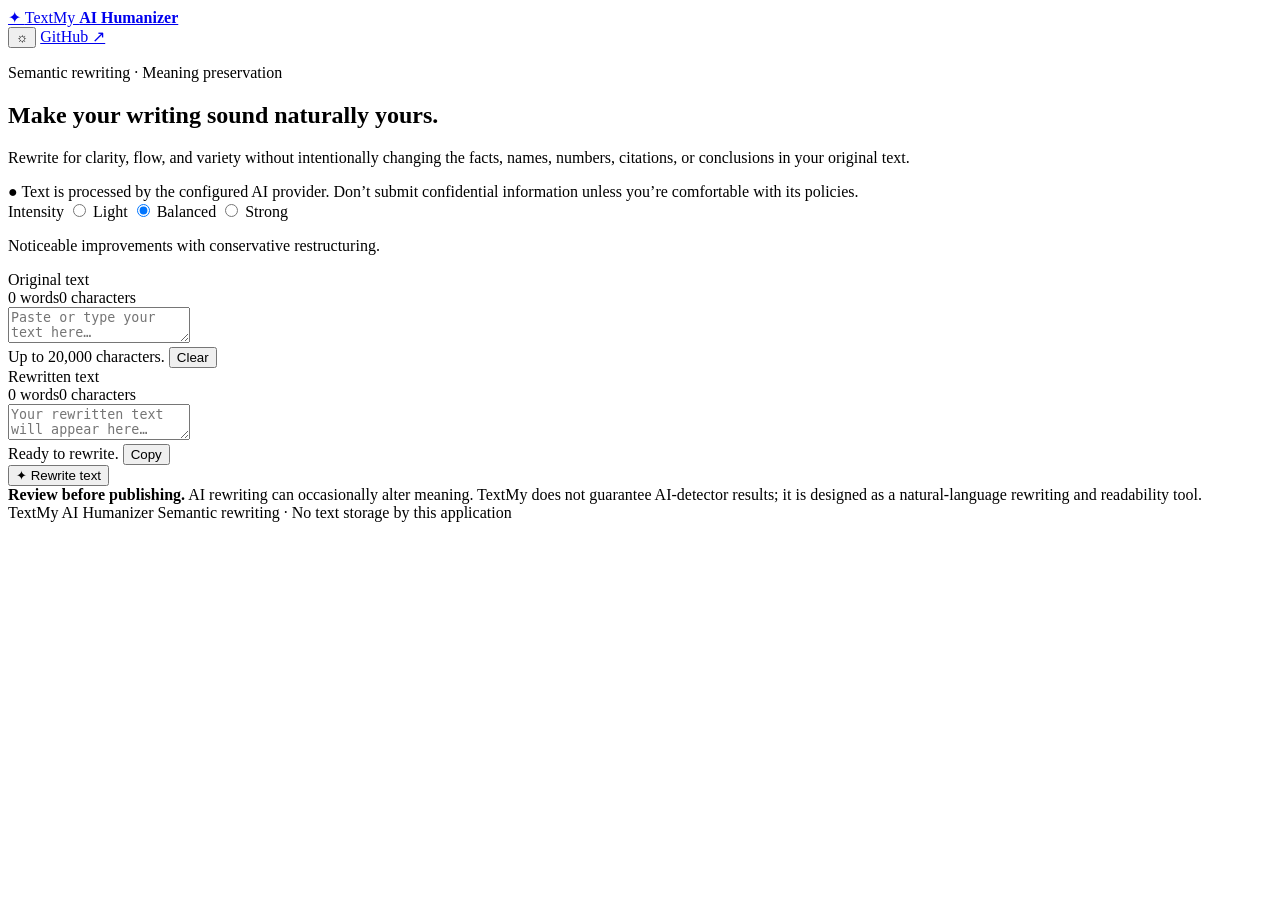
==== frontend/index.html @ b5f5f29f "feat: add semantic humanizer frontend" ====
<!doctype html>
<html lang="en">
<head>
  <meta charset="utf-8">
  <meta name="viewport" content="width=device-width, initial-scale=1">
  <meta name="description" content="TextMy AI Humanizer rewrites text for clearer, more natural readability while preserving meaning.">
  <meta name="theme-color" content="#0f172a">
  <title>TextMy AI Humanizer</title>
  <link rel="stylesheet" href="style.css">
</head>
<body>
  <header class="site-header">
    <div class="container header-inner">
      <a class="brand" href="./" aria-label="TextMy AI Humanizer home">
        <span class="brand-mark">✦</span>
        <span>TextMy <strong>AI Humanizer</strong></span>
      </a>
      <nav class="header-actions" aria-label="Primary">
        <button id="themeToggle" class="icon-button" type="button" aria-label="Switch theme" title="Switch theme">☼</button>
        <a class="github-link" href="https://github.com/manmicheal214-maker/textmy-ai-humanizer" target="_blank" rel="noopener noreferrer">GitHub ↗</a>
      </nav>
    </div>
  </header>

  <main class="container main-content">
    <section class="hero">
      <div>
        <p class="eyebrow">Semantic rewriting · Meaning preservation</p>
        <h1>Make your writing sound <span>naturally yours.</span></h1>
        <p class="hero-copy">Rewrite for clarity, flow, and variety without intentionally changing the facts, names, numbers, citations, or conclusions in your original text.</p>
      </div>
      <div class="privacy-note"><span>●</span> Text is processed by the configured AI provider. Don’t submit confidential information unless you’re comfortable with its policies.</div>
    </section>

    <section class="toolbar" aria-label="Rewrite settings">
      <div class="intensity" role="group" aria-label="Rewrite intensity">
        <span class="toolbar-label">Intensity</span>
        <label><input type="radio" name="intensity" value="light"> <span>Light</span></label>
        <label><input type="radio" name="intensity" value="balanced" checked> <span>Balanced</span></label>
        <label><input type="radio" name="intensity" value="strong"> <span>Strong</span></label>
      </div>
      <p id="intensityHelp" class="intensity-help">Noticeable improvements with conservative restructuring.</p>
    </section>

    <section class="editor-grid">
      <article class="panel">
        <div class="panel-head">
          <label for="inputText">Original text</label>
          <div class="counts"><span id="inputWords">0 words</span><span id="inputCount">0 characters</span></div>
        </div>
        <textarea id="inputText" maxlength="20000" spellcheck="true" placeholder="Paste or type your text here…" aria-describedby="inputHint"></textarea>
        <div class="panel-foot">
          <span id="inputHint">Up to 20,000 characters.</span>
          <button id="clearBtn" class="text-button" type="button">Clear</button>
        </div>
      </article>

      <article class="panel output-panel">
        <div class="panel-head">
          <label for="outputText">Rewritten text</label>
          <div class="counts"><span id="outputWords">0 words</span><span id="outputCount">0 characters</span></div>
        </div>
        <textarea id="outputText" readonly placeholder="Your rewritten text will appear here…" aria-live="polite"></textarea>
        <div class="panel-foot">
          <span id="status" role="status" aria-live="polite">Ready to rewrite.</span>
          <button id="copyBtn" class="text-button" type="button">Copy</button>
        </div>
      </article>
    </section>

    <div class="primary-actions">
      <button id="humanizeBtn" class="primary-button" type="button"><span>✦</span> Rewrite text</button>
    </div>

    <section class="disclaimer">
      <strong>Review before publishing.</strong> AI rewriting can occasionally alter meaning. TextMy does not guarantee AI-detector results; it is designed as a natural-language rewriting and readability tool.
    </section>
  </main>

  <footer class="site-footer">
    <div class="container footer-inner">
      <span>TextMy AI Humanizer</span>
      <span>Semantic rewriting · No text storage by this application</span>
    </div>
  </footer>
  <script src="semantic-client.js"></script>
  <script src="app.js"></script>
</body>
</html>
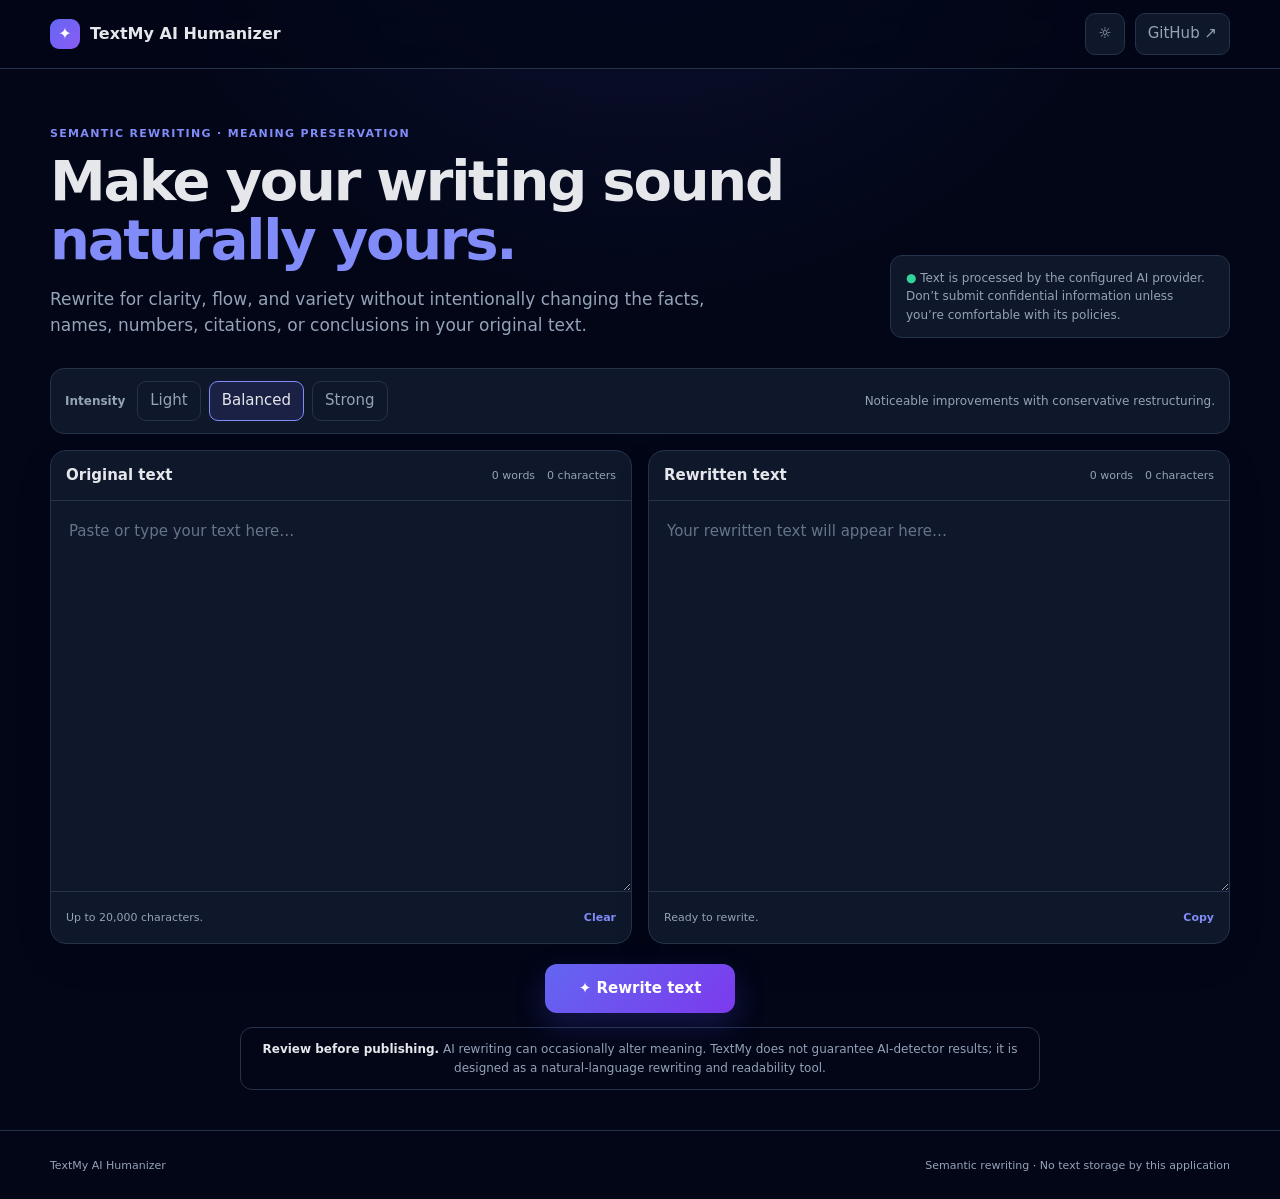
==== commit 0046a188: "feat: prepare frontend for GitHub Pages deployment" ====
--- a/frontend/index.html
+++ b/frontend/index.html
@@ -11,78 +11,24 @@
 <body>
   <header class="site-header">
     <div class="container header-inner">
-      <a class="brand" href="./" aria-label="TextMy AI Humanizer home">
-        <span class="brand-mark">✦</span>
-        <span>TextMy <strong>AI Humanizer</strong></span>
-      </a>
-      <nav class="header-actions" aria-label="Primary">
-        <button id="themeToggle" class="icon-button" type="button" aria-label="Switch theme" title="Switch theme">☼</button>
-        <a class="github-link" href="https://github.com/manmicheal214-maker/textmy-ai-humanizer" target="_blank" rel="noopener noreferrer">GitHub ↗</a>
-      </nav>
+      <a class="brand" href="./" aria-label="TextMy AI Humanizer home"><span class="brand-mark">✦</span><span>TextMy <strong>AI Humanizer</strong></span></a>
+      <nav class="header-actions" aria-label="Primary"><button id="themeToggle" class="icon-button" type="button" aria-label="Switch theme" title="Switch theme">☼</button><a class="github-link" href="https://github.com/manmicheal214-maker/textmy-ai-humanizer" target="_blank" rel="noopener noreferrer">GitHub ↗</a></nav>
     </div>
   </header>
-
   <main class="container main-content">
-    <section class="hero">
-      <div>
-        <p class="eyebrow">Semantic rewriting · Meaning preservation</p>
-        <h1>Make your writing sound <span>naturally yours.</span></h1>
-        <p class="hero-copy">Rewrite for clarity, flow, and variety without intentionally changing the facts, names, numbers, citations, or conclusions in your original text.</p>
-      </div>
-      <div class="privacy-note"><span>●</span> Text is processed by the configured AI provider. Don’t submit confidential information unless you’re comfortable with its policies.</div>
+    <section class="hero"><div><p class="eyebrow">Semantic rewriting · Meaning preservation</p><h1>Make your writing sound <span>naturally yours.</span></h1><p class="hero-copy">Rewrite for clarity, flow, and variety without intentionally changing the facts, names, numbers, citations, or conclusions in your original text.</p></div><div class="privacy-note"><span>●</span> Text is processed by the configured AI provider. Don’t submit confidential information unless you’re comfortable with its policies.</div></section>
+    <section class="toolbar" aria-label="Rewrite settings"><div class="intensity" role="group" aria-label="Rewrite intensity"><span class="toolbar-label">Intensity</span><label><input type="radio" name="intensity" value="light"> <span>Light</span></label><label><input type="radio" name="intensity" value="balanced" checked> <span>Balanced</span></label><label><input type="radio" name="intensity" value="strong"> <span>Strong</span></label></div><p id="intensityHelp" class="intensity-help">Noticeable improvements with conservative restructuring.</p></section>
+    <section class="editor-grid">
+      <article class="panel"><div class="panel-head"><label for="inputText">Original text</label><div class="counts"><span id="inputWords">0 words</span><span id="inputCount">0 characters</span></div></div><textarea id="inputText" maxlength="20000" spellcheck="true" placeholder="Paste or type your text here…" aria-describedby="inputHint"></textarea><div class="panel-foot"><span id="inputHint">Up to 20,000 characters.</span><button id="clearBtn" class="text-button" type="button">Clear</button></div></article>
+      <article class="panel output-panel"><div class="panel-head"><label for="outputText">Rewritten text</label><div class="counts"><span id="outputWords">0 words</span><span id="outputCount">0 characters</span></div></div><textarea id="outputText" readonly placeholder="Your rewritten text will appear here…" aria-live="polite"></textarea><div class="panel-foot"><span id="status" role="status" aria-live="polite">Ready to rewrite.</span><button id="copyBtn" class="text-button" type="button">Copy</button></div></article>
     </section>
-
-    <section class="toolbar" aria-label="Rewrite settings">
-      <div class="intensity" role="group" aria-label="Rewrite intensity">
-        <span class="toolbar-label">Intensity</span>
-        <label><input type="radio" name="intensity" value="light"> <span>Light</span></label>
-        <label><input type="radio" name="intensity" value="balanced" checked> <span>Balanced</span></label>
-        <label><input type="radio" name="intensity" value="strong"> <span>Strong</span></label>
-      </div>
-      <p id="intensityHelp" class="intensity-help">Noticeable improvements with conservative restructuring.</p>
-    </section>
-
-    <section class="editor-grid">
-      <article class="panel">
-        <div class="panel-head">
-          <label for="inputText">Original text</label>
-          <div class="counts"><span id="inputWords">0 words</span><span id="inputCount">0 characters</span></div>
-        </div>
-        <textarea id="inputText" maxlength="20000" spellcheck="true" placeholder="Paste or type your text here…" aria-describedby="inputHint"></textarea>
-        <div class="panel-foot">
-          <span id="inputHint">Up to 20,000 characters.</span>
-          <button id="clearBtn" class="text-button" type="button">Clear</button>
-        </div>
-      </article>
-
-      <article class="panel output-panel">
-        <div class="panel-head">
-          <label for="outputText">Rewritten text</label>
-          <div class="counts"><span id="outputWords">0 words</span><span id="outputCount">0 characters</span></div>
-        </div>
-        <textarea id="outputText" readonly placeholder="Your rewritten text will appear here…" aria-live="polite"></textarea>
-        <div class="panel-foot">
-          <span id="status" role="status" aria-live="polite">Ready to rewrite.</span>
-          <button id="copyBtn" class="text-button" type="button">Copy</button>
-        </div>
-      </article>
-    </section>
-
-    <div class="primary-actions">
-      <button id="humanizeBtn" class="primary-button" type="button"><span>✦</span> Rewrite text</button>
-    </div>
-
-    <section class="disclaimer">
-      <strong>Review before publishing.</strong> AI rewriting can occasionally alter meaning. TextMy does not guarantee AI-detector results; it is designed as a natural-language rewriting and readability tool.
-    </section>
+    <div class="primary-actions"><button id="humanizeBtn" class="primary-button" type="button"><span>✦</span> Rewrite text</button></div>
+    <section id="diffSection" class="diff-section" hidden><div class="diff-head"><strong>Changes</strong><button id="diffToggle" class="text-button" type="button" aria-expanded="false">Show changes</button></div><div id="diffView" class="diff-view" hidden aria-live="polite"></div></section>
+    <section class="disclaimer"><strong>Review before publishing.</strong> AI rewriting can occasionally alter meaning. TextMy does not guarantee AI-detector results; it is designed as a natural-language rewriting and readability tool.</section>
   </main>
-
-  <footer class="site-footer">
-    <div class="container footer-inner">
-      <span>TextMy AI Humanizer</span>
-      <span>Semantic rewriting · No text storage by this application</span>
-    </div>
-  </footer>
+  <footer class="site-footer"><div class="container footer-inner"><span>TextMy AI Humanizer</span><span>Semantic rewriting · No text storage by this application</span></div></footer>
+  <!-- Replace this placeholder with the real public backend URL before deployment. Example: https://your-backend.example.com/api -->
+  <script>window.TEXTMY_API_URL = "https://REPLACE_WITH_BACKEND_URL/api";</script>
   <script src="semantic-client.js"></script>
   <script src="app.js"></script>
 </body>
--- a/frontend/style.css
+++ b/frontend/style.css
@@ -0,0 +1,55 @@
+* { box-sizing: border-box; }
+:root { color-scheme: dark; --bg:#020617; --surface:#0f172a; --surface2:#111c32; --border:#24324a; --text:#e5e7eb; --muted:#94a3b8; --accent:#818cf8; --accent2:#6366f1; --good:#34d399; }
+:root[data-theme="light"] { color-scheme:light; --bg:#f8fafc; --surface:#fff; --surface2:#f1f5f9; --border:#dbe3ef; --text:#0f172a; --muted:#64748b; --accent:#4f46e5; --accent2:#4338ca; --good:#059669; }
+html,body { margin:0; min-height:100%; }
+body { background:radial-gradient(circle at 50% -20%,rgba(99,102,241,.15),transparent 35%),var(--bg); color:var(--text); font:15px/1.55 Inter,ui-sans-serif,system-ui,-apple-system,BlinkMacSystemFont,"Segoe UI",sans-serif; }
+button,textarea { font:inherit; }
+a { color:inherit; text-decoration:none; }
+.container { width:min(1180px,calc(100% - 32px)); margin:auto; }
+.site-header { border-bottom:1px solid var(--border); background:rgba(2,6,23,.72); backdrop-filter:blur(14px); position:sticky; top:0; z-index:10; }
+:root[data-theme="light"] .site-header { background:rgba(248,250,252,.82); }
+.header-inner,.footer-inner { min-height:68px; display:flex; align-items:center; justify-content:space-between; gap:16px; }
+.brand { display:flex; align-items:center; gap:10px; font-size:16px; font-weight:700; }
+.brand-mark { display:grid; place-items:center; width:30px; height:30px; border-radius:9px; background:linear-gradient(135deg,var(--accent2),#8b5cf6); color:white; }
+.header-actions { display:flex; align-items:center; gap:10px; }
+.icon-button,.github-link { border:1px solid var(--border); background:var(--surface); color:var(--muted); border-radius:10px; padding:8px 12px; cursor:pointer; transition:.2s; }
+.icon-button:hover,.github-link:hover { color:var(--text); border-color:var(--accent); }
+.main-content { padding:56px 0 40px; }
+.hero { display:flex; justify-content:space-between; gap:40px; align-items:end; margin-bottom:30px; }
+.eyebrow { margin:0 0 10px; color:var(--accent); text-transform:uppercase; letter-spacing:.12em; font-size:11px; font-weight:800; }
+h1 { max-width:760px; font-size:clamp(34px,5vw,56px); line-height:1.05; letter-spacing:-.04em; margin:0; }
+h1 span { color:var(--accent); }
+.hero-copy { max-width:700px; color:var(--muted); font-size:17px; margin:16px 0 0; }
+.privacy-note { max-width:340px; padding:13px 15px; border:1px solid var(--border); background:var(--surface); border-radius:12px; color:var(--muted); font-size:12px; }
+.privacy-note span { color:var(--good); }
+.toolbar { display:flex; align-items:center; justify-content:space-between; gap:16px; padding:12px 14px; border:1px solid var(--border); background:var(--surface); border-radius:14px; margin-bottom:16px; }
+.intensity { display:flex; align-items:center; gap:8px; flex-wrap:wrap; }
+.toolbar-label { color:var(--muted); font-size:12px; font-weight:700; margin-right:4px; }
+.intensity label { cursor:pointer; }
+.intensity input { position:absolute; opacity:0; }
+.intensity label span { display:inline-block; border:1px solid var(--border); padding:7px 12px; border-radius:9px; color:var(--muted); transition:.2s; }
+.intensity input:checked + span { border-color:var(--accent); color:var(--text); background:rgba(99,102,241,.13); }
+.intensity-help { margin:0; color:var(--muted); font-size:12px; }
+.editor-grid { display:grid; grid-template-columns:1fr 1fr; gap:16px; }
+.panel { min-width:0; border:1px solid var(--border); background:var(--surface); border-radius:16px; overflow:hidden; box-shadow:0 14px 40px rgba(0,0,0,.08); }
+.panel-head,.panel-foot { display:flex; align-items:center; justify-content:space-between; gap:12px; padding:13px 15px; }
+.panel-head { border-bottom:1px solid var(--border); }
+.panel-head label { font-weight:700; }
+.counts { display:flex; gap:12px; color:var(--muted); font-size:11px; }
+textarea { display:block; width:100%; min-height:390px; padding:18px; resize:vertical; border:0; outline:0; background:transparent; color:var(--text); line-height:1.7; }
+textarea::placeholder { color:#64748b; }
+#outputText { color:var(--good); }
+.panel-foot { border-top:1px solid var(--border); color:var(--muted); font-size:11px; }
+.text-button { border:0; background:none; color:var(--accent); font-weight:700; cursor:pointer; padding:4px 0; }
+.primary-actions { display:flex; justify-content:center; padding:20px 0 14px; }
+.primary-button { min-width:190px; border:0; border-radius:12px; padding:13px 22px; background:linear-gradient(135deg,var(--accent2),#7c3aed); color:white; font-weight:800; cursor:pointer; box-shadow:0 12px 30px rgba(79,70,229,.25); transition:transform .15s,opacity .15s; }
+.primary-button:hover:not(:disabled) { transform:translateY(-1px); }
+.primary-button:disabled { opacity:.65; cursor:wait; }
+.spinner { display:inline-block; width:14px; height:14px; margin-right:7px; vertical-align:-2px; border:2px solid rgba(255,255,255,.35); border-top-color:white; border-radius:50%; animation:spin .8s linear infinite; }
+@keyframes spin { to { transform:rotate(360deg); } }
+.disclaimer { max-width:800px; margin:0 auto; padding:12px 15px; border:1px solid var(--border); border-radius:12px; color:var(--muted); font-size:12px; text-align:center; }
+.disclaimer strong { color:var(--text); }
+.site-footer { border-top:1px solid var(--border); color:var(--muted); font-size:11px; }
+:focus-visible { outline:2px solid var(--accent); outline-offset:2px; }
+@media (max-width:800px) { .hero { display:block; } .privacy-note { max-width:none; margin-top:20px; } .toolbar { align-items:flex-start; flex-direction:column; } .editor-grid { grid-template-columns:1fr; } textarea { min-height:300px; } }
+@media (max-width:520px) { .container { width:min(100% - 20px,1180px); } .main-content { padding-top:34px; } .github-link { display:none; } .footer-inner { flex-direction:column; justify-content:center; padding:14px 0; } }
